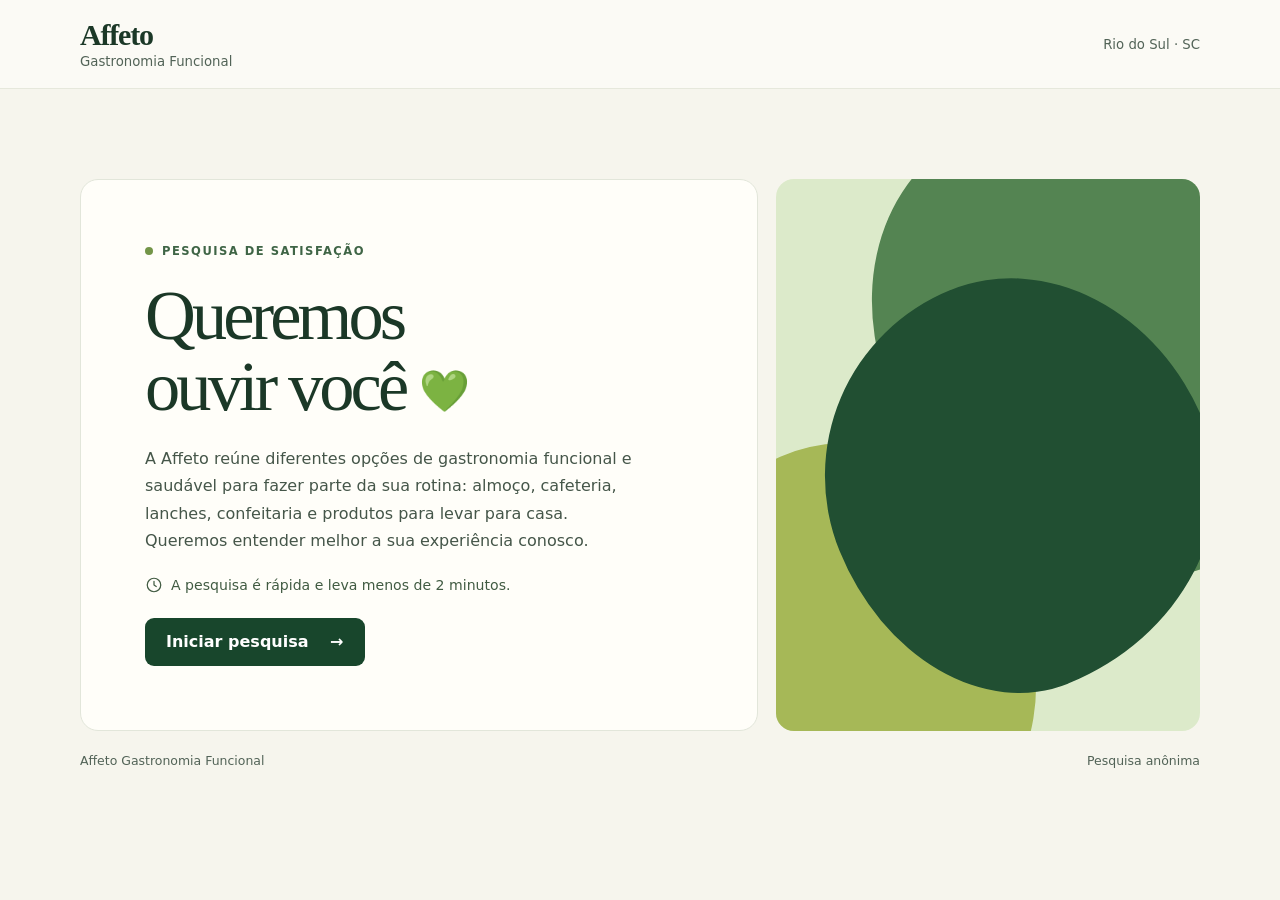
==== index.html @ 2c12b580 "Add Affeto satisfaction survey and admin dashboard" ====
<!doctype html>
<html lang="pt-BR">
<head>
  <meta charset="utf-8">
  <meta name="viewport" content="width=device-width, initial-scale=1">
  <meta name="theme-color" content="#18462c">
  <meta name="description" content="Conte à Affeto Gastronomia Funcional como foi sua experiência.">
  <title>Pesquisa de satisfação | Affeto</title>
  <link rel="stylesheet" href="./css/style.css">
</head>
<body>
  <header class="site-header"><div class="shell header-inner">
    <div class="brand"><span class="logo-slot" data-logo hidden></span><span><strong>Affeto</strong><small>Gastronomia Funcional</small></span></div>
    <span class="header-note">Rio do Sul · SC</span>
  </div></header>
  <main class="shell survey-layout">
    <section class="surface survey-card" id="survey">
      <div id="intro">
        <div class="eyebrow"><span></span> Pesquisa de satisfação</div>
        <h1 id="screen-title">Queremos ouvir você <span class="heart">💚</span></h1>
        <p class="intro-copy">A Affeto reúne diferentes opções de gastronomia funcional e saudável para fazer parte da sua rotina: almoço, cafeteria, lanches, confeitaria e produtos para levar para casa. Queremos entender melhor a sua experiência conosco.</p>
        <p class="time-note"><svg viewBox="0 0 24 24" aria-hidden="true"><circle cx="12" cy="12" r="9"/><path d="M12 7v5l3 2"/></svg>A pesquisa é rápida e leva menos de 2 minutos.</p>
        <button class="primary" id="start" type="button">Iniciar pesquisa <span aria-hidden="true">→</span></button>
      </div>
      <form id="questions" aria-labelledby="question-title" hidden novalidate>
        <div class="progress-line"><span id="progress-text"></span><progress id="progress" max="6" aria-label="Progresso da pesquisa"></progress></div>
        <h2 id="question-title" tabindex="-1"></h2>
        <p id="question-hint" class="muted"></p>
        <div id="options" role="group" aria-labelledby="question-title" aria-describedby="question-hint"></div>
        <p id="survey-error" class="error" role="status"></p>
        <div class="actions">
          <button type="button" class="secondary" id="back">← Voltar</button>
          <button type="submit" class="primary" id="continue">Continuar</button>
        </div>
      </form>
      <div id="thanks" hidden>
        <div class="eyebrow"><span></span> Pesquisa concluída</div>
        <h2 id="thanks-title" tabindex="-1">Obrigada por compartilhar sua experiência 💚</h2>
        <p class="intro-copy">Sua opinião nos ajuda a construir uma Affeto cada vez melhor.</p>
      </div>
    </section>
    <aside class="brand-art" aria-hidden="true"><i></i><i></i><i></i></aside>
  </main>
  <footer class="shell site-footer"><span>Affeto Gastronomia Funcional</span><span>Pesquisa anônima</span></footer>
  <script type="module" src="./js/survey.js"></script>
</body>
</html>
---- css/style.css ----
:root {
  color-scheme: light;
  font-family: system-ui, sans-serif;
  color: #1b3827;
  background: #f6f5ed;
  --green: #18462c;
  --muted: #526357;
  --line: #dce2d3;
}
* { box-sizing: border-box; }
[hidden] { display: none !important; }
body { margin: 0; }
button, textarea, input { font: inherit; }
button { cursor: pointer; }
button:disabled { cursor: wait; opacity: .65; }
a { color: var(--green); }
:focus-visible { outline: 3px solid #527c43; outline-offset: 4px; }
.shell { width: min(1120px, calc(100% - 72px)); margin-inline: auto; }
.site-header { background: #fbfaf5; border-bottom: 1px solid #e6e8dc; }
.header-inner, .site-footer { display: flex; align-items: center; justify-content: space-between; gap: 16px; }
.header-inner { min-height: 88px; }
.brand { display: flex; align-items: center; }
.brand strong { display: block; font: 600 30px/1.08 Georgia, serif; letter-spacing: -.04em; }
.brand small, .header-note { color: var(--muted); font-size: .83rem; }
.brand small { display: block; margin-top: 3px; }
.logo-slot img { display: block; max-width: 155px; max-height: 65px; object-fit: contain; }
.survey-layout { display: grid; grid-template-columns: minmax(0, 1.6fr) minmax(0, 1fr); gap: 18px; margin-top: clamp(28px, 7vw, 94px); }
.surface { background: #fffef9; border: 1px solid #e2e6da; border-radius: 18px; }
.survey-card { display: grid; align-content: center; min-height: 480px; padding: clamp(28px, 5vw, 68px); }
.eyebrow { display: flex; align-items: center; gap: 9px; margin-bottom: 22px; color: #3f6546; font-size: .72rem; font-weight: 700; letter-spacing: .13em; text-transform: uppercase; }
.eyebrow span { width: 8px; height: 8px; border-radius: 50%; background: #739548; }
h1, h2, p { margin: 0; }
h1 { font: 500 clamp(2.45rem, 5.5vw, 4.5rem)/1.02 Georgia, serif; letter-spacing: -.055em; max-width: 11ch; }
h2 { font: 500 clamp(1.6rem, 3.2vw, 2.5rem)/1.14 Georgia, serif; letter-spacing: -.035em; }
.heart { font-size: .58em; vertical-align: .13em; white-space: nowrap; }
.intro-copy { margin-top: 22px; color: #455649; font-size: 1rem; line-height: 1.7; max-width: 49ch; }
.time-note { display: flex; align-items: center; gap: 8px; margin: 22px 0 24px; font-size: .88rem; color: #415b42; }
.time-note svg { width: 18px; height: 18px; flex-shrink: 0; fill: none; stroke: currentColor; stroke-width: 1.65; stroke-linecap: round; stroke-linejoin: round; }
.primary, .secondary { min-height: 48px; padding: 12px 20px; border: 1px solid transparent; border-radius: 9px; font-weight: 650; }
.primary { color: white; background: var(--green); }
.primary:hover:not(:disabled) { background: #245a39; }
.primary span { margin-left: 16px; }
.secondary { color: var(--green); background: transparent; border-color: var(--line); }
.secondary:hover:not(:disabled) { background: #edf2e6; }
.brand-art { position: relative; overflow: hidden; min-height: 350px; border-radius: 18px; background: #dceaca; isolation: isolate; }
.brand-art i { position: absolute; display: block; pointer-events: none; }
.brand-art i:nth-child(1) { width: 99%; height: 90%; top: -15%; right: -26%; rotate: -28deg; background: #548452; border-radius: 44% 38% 46% 54%; }
.brand-art i:nth-child(2) { width: 100%; height: 78%; left: -40%; bottom: -29%; rotate: -24deg; background: #a6b857; border-radius: 57% 40% 50% 50%; }
.brand-art i:nth-child(3) { width: 91%; height: 74%; left: 12%; top: 18%; rotate: -22deg; background: #214f32; border-radius: 52% 48% 58% 42% / 49% 53% 47% 51%; }
.site-footer { padding-block: 22px 32px; color: var(--muted); font-size: .78rem; }
.survey-layout:has(#intro[hidden]) { grid-template-columns: minmax(0, 740px); justify-content: center; margin-top: 30px; }
.survey-layout:has(#intro[hidden]) .brand-art { display: none; }
.progress-line { display: flex; align-items: center; gap: 15px; margin-bottom: 22px; font-size: .85rem; color: var(--muted); }
progress { display: block; width: 100%; border: 0; height: 7px; border-radius: 20px; overflow: hidden; background: #e7ecdf; color: #48784e; }
progress::-webkit-progress-bar { background: #e7ecdf; }
progress::-webkit-progress-value { background: #48784e; border-radius: 20px; }
progress::-moz-progress-bar { background: #48784e; border-radius: 20px; }
.progress-line span { white-space: nowrap; }
.muted, .counter { color: var(--muted); font-size: .9rem; }
#question-hint { margin-top: 9px; }
#options { display: grid; gap: 8px; margin-top: 18px; }
.option { display: flex; align-items: center; gap: 12px; min-height: 48px; padding: 10px 13px; border: 1px solid var(--line); border-radius: 9px; cursor: pointer; }
.option:hover { background: #f5f8ef; }
.option:has(input:checked) { background: #e8f0df; border-color: #799777; }
.option input { margin: 0; width: 18px; height: 18px; flex-shrink: 0; accent-color: var(--green); }
textarea, .login-card input { display: block; width: 100%; padding: 12px; border: 1px solid #abb9a6; border-radius: 8px; background: #fff; color: inherit; }
textarea { resize: vertical; }
.counter { text-align: right; }
.error { color: #8b3827; font-size: .93rem; }
.error:not(:empty) { margin-top: 13px; }
.actions { display: flex; justify-content: space-between; gap: 10px; }
#questions .actions { margin-top: 20px; }
.admin-main { padding-block: 36px 65px; }
.login-card { margin-inline: auto; max-width: 460px; padding: clamp(22px, 5vw, 40px); }
.admin-main h1 { font-size: clamp(2rem, 5vw, 3.5rem); max-width: none; }
.login-card label { display: block; margin-top: 17px; }
.login-card input { margin-top: 6px; }
.login-card button { margin-top: 18px; width: 100%; }
.dashboard-heading { display: flex; align-items: start; justify-content: space-between; flex-wrap: wrap; gap: 16px; margin-bottom: 22px; }
.metric { padding: 20px 24px; margin-bottom: 15px; }
.metric strong { display: block; margin-top: 4px; font-size: 2.4rem; color: var(--green); }
.chart-grid { display: grid; grid-template-columns: repeat(2, minmax(0, 1fr)); gap: 15px; }
.report { margin-bottom: 15px; padding: clamp(17px, 3vw, 26px); min-width: 0; }
.chart-grid .report { margin-bottom: 0; }
.chart-grid { margin-bottom: 15px; }
.report h2 { font-size: 1.55rem; margin-bottom: 14px; }
.chart { display: grid; gap: 12px; list-style: none; margin: 0; padding: 0; }
.bar-label { display: flex; justify-content: space-between; gap: 12px; font-size: .9rem; margin-bottom: 5px; }
.suggestion { border-top: 1px solid var(--line); padding-block: 12px; }
.suggestion time { color: var(--muted); font-size: .85rem; }
.suggestion p { margin-top: 5px; overflow-wrap: anywhere; white-space: pre-wrap; }
.table-scroll { overflow-x: auto; margin-top: 20px; }
table { border-collapse: collapse; width: 100%; font-size: .85rem; }
caption { font-weight: 700; text-align: left; margin-bottom: 8px; }
th, td { text-align: left; padding: 9px; border-bottom: 1px solid var(--line); }
tbody th { font-weight: 500; }
@media (max-width: 720px) {
  .shell { width: calc(100% - 28px); }
  .header-inner { min-height: 70px; }
  .survey-layout { grid-template-columns: 1fr; }
  .survey-card { min-height: auto; }
  .brand-art { min-height: 175px; }
  .brand-art i:nth-child(3) { width: 75%; left: 15%; }
  .chart-grid { grid-template-columns: 1fr; }
}
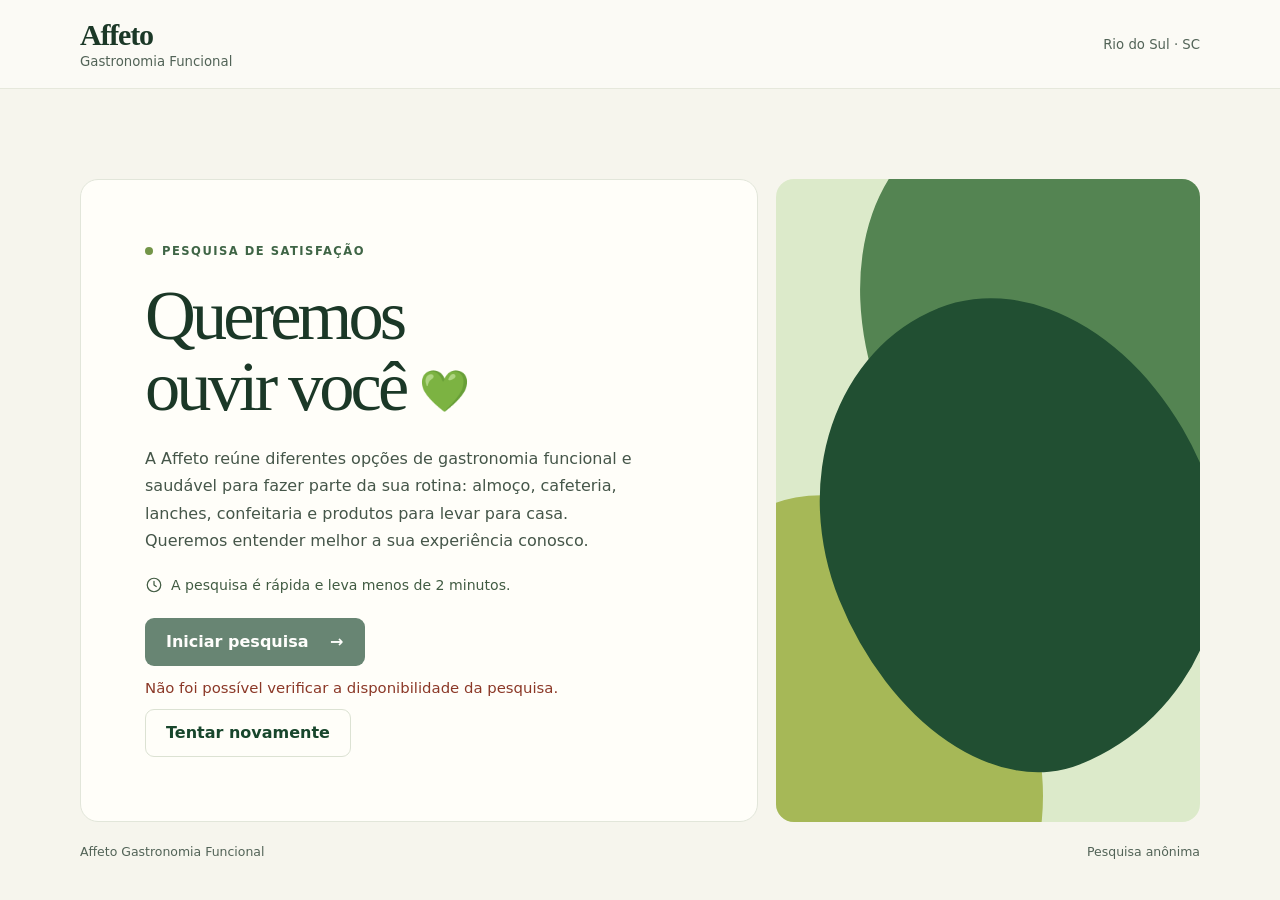
==== commit bc3a873e: "Add survey controls, reporting filters and Excel export" ====
--- a/index.html
+++ b/index.html
@@ -20,7 +20,13 @@
         <h1 id="screen-title">Queremos ouvir você <span class="heart">💚</span></h1>
         <p class="intro-copy">A Affeto reúne diferentes opções de gastronomia funcional e saudável para fazer parte da sua rotina: almoço, cafeteria, lanches, confeitaria e produtos para levar para casa. Queremos entender melhor a sua experiência conosco.</p>
         <p class="time-note"><svg viewBox="0 0 24 24" aria-hidden="true"><circle cx="12" cy="12" r="9"/><path d="M12 7v5l3 2"/></svg>A pesquisa é rápida e leva menos de 2 minutos.</p>
-        <button class="primary" id="start" type="button">Iniciar pesquisa <span aria-hidden="true">→</span></button>
+        <button class="primary" id="start" type="button" disabled>Iniciar pesquisa <span aria-hidden="true">→</span></button>
+        <p class="error" id="availability-error" role="status"></p>
+        <button class="secondary" id="retry-availability" type="button" hidden>Tentar novamente</button>
+      </div>
+      <div id="paused" hidden>
+        <h2 id="paused-title" tabindex="-1">Pesquisa temporariamente indisponível</h2>
+        <p class="intro-copy">A pesquisa está pausada no momento. Obrigada pelo seu interesse em compartilhar sua experiência com a Affeto.</p>
       </div>
       <form id="questions" aria-labelledby="question-title" hidden novalidate>
         <div class="progress-line"><span id="progress-text"></span><progress id="progress" max="6" aria-label="Progresso da pesquisa"></progress></div>
--- a/css/style.css
+++ b/css/style.css
@@ -103,3 +103,48 @@
   .brand-art i:nth-child(3) { width: 75%; left: 15%; }
   .chart-grid { grid-template-columns: 1fr; }
 }
+
+#retry-availability { margin-top: 12px; }
+.management {
+  display: flex;
+  align-items: end;
+  justify-content: space-between;
+  flex-wrap: wrap;
+  gap: 14px;
+  margin-bottom: 15px;
+  padding: 16px 22px;
+}
+.management .error:empty { display: none; }
+.management .error { flex-basis: 100%; margin-top: 0; }
+.status-label { align-self: center; display: flex; align-items: center; gap: 10px; font-weight: 700; }
+.status-label::before { content: ''; width: 10px; height: 10px; border-radius: 50%; background: #687568; }
+.status-label[data-status="active"]::before { background: #438541; }
+.status-label[data-status="paused"]::before { background: #b1483b; }
+.period-controls { display: flex; flex-wrap: wrap; align-items: end; gap: 10px; min-width: 0; }
+.period-controls label { display: grid; gap: 5px; color: var(--muted); font-size: .85rem; font-weight: 650; }
+.period-controls select, .period-controls input {
+  min-height: 44px;
+  max-width: 100%;
+  padding: 8px;
+  border: 1px solid #abb9a6;
+  border-radius: 8px;
+  background: white;
+  color: var(--green);
+  font: inherit;
+}
+.export-actions { flex-wrap: wrap; justify-content: flex-start; }
+.metrics { display: grid; grid-template-columns: repeat(4, minmax(0, 1fr)); gap: 15px; margin-bottom: 15px; }
+.metrics .metric { margin: 0; padding: 17px 19px; }
+.metric small { display: block; color: var(--muted); margin-top: 4px; }
+.metric .metric-text { font-size: 1.12rem; line-height: 1.35; overflow-wrap: anywhere; margin-top: 9px; }
+#suggestions { display: grid; gap: 10px; }
+#suggestions .suggestion { border: 1px solid var(--line); border-radius: 9px; background: #fafbf5; padding: 12px 14px; }
+
+@media (max-width: 850px) {
+  .metrics { grid-template-columns: repeat(2, minmax(0, 1fr)); }
+}
+@media (max-width: 420px) {
+  .management { padding-inline: 16px; }
+  .metrics { gap: 8px; }
+  .metrics .metric { padding-inline: 11px; }
+}
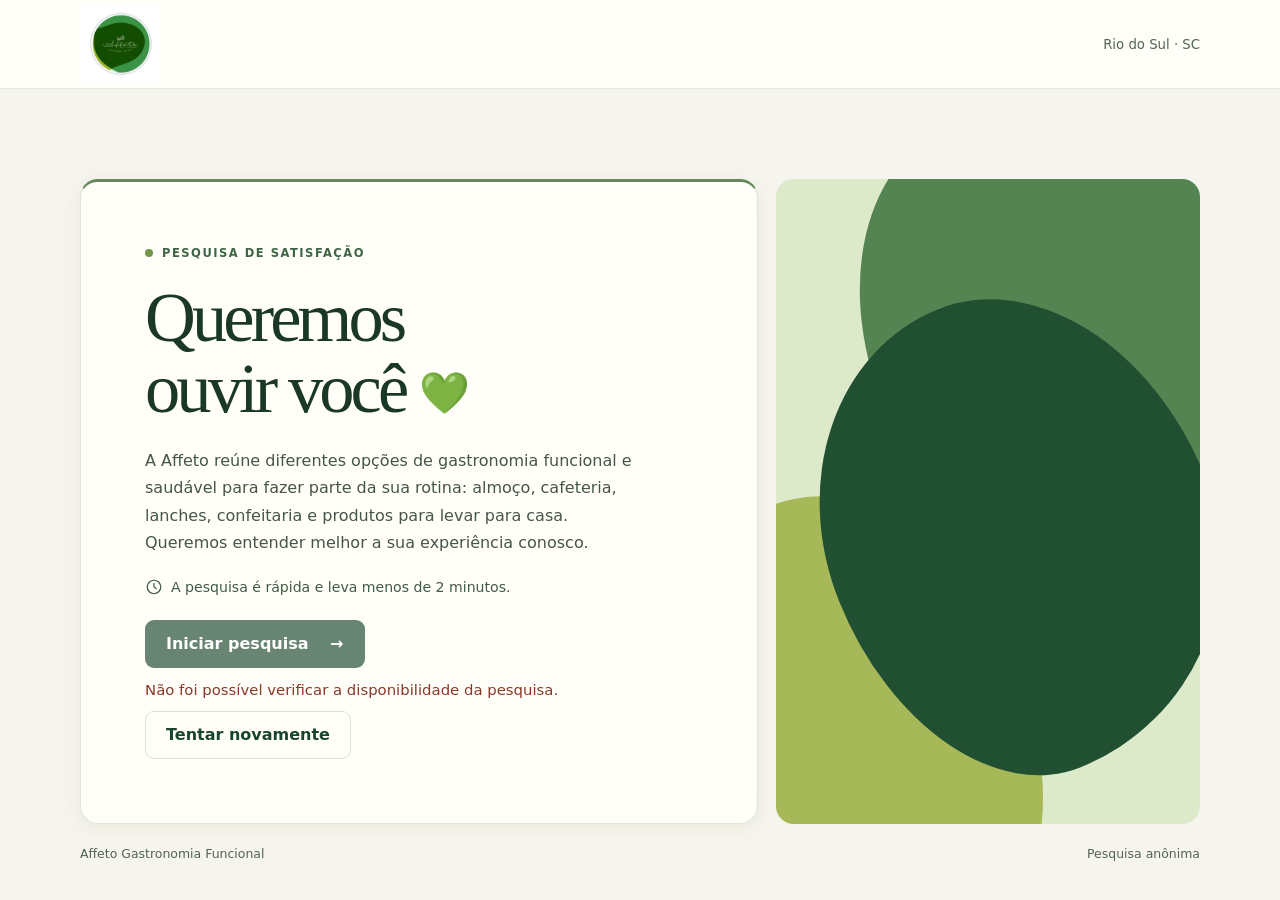
==== commit 76f8970c: "Polish survey and dashboard and support finalized status" ====
--- a/index.html
+++ b/index.html
@@ -8,7 +8,7 @@
   <title>Pesquisa de satisfação | Affeto</title>
   <link rel="stylesheet" href="./css/style.css">
 </head>
-<body>
+<body class="public-survey">
   <header class="site-header"><div class="shell header-inner">
     <div class="brand"><span class="logo-slot" data-logo hidden></span><span><strong>Affeto</strong><small>Gastronomia Funcional</small></span></div>
     <span class="header-note">Rio do Sul · SC</span>
@@ -27,6 +27,14 @@
       <div id="paused" hidden>
         <h2 id="paused-title" tabindex="-1">Pesquisa temporariamente indisponível</h2>
         <p class="intro-copy">A pesquisa está pausada no momento. Obrigada pelo seu interesse em compartilhar sua experiência com a Affeto.</p>
+        <p class="instagram-copy">Continue acompanhando novidades, produtos e inspirações saudáveis no Instagram da Affeto.</p>
+        <a class="primary instagram-link" href="https://www.instagram.com/affeto_gastronomiafuncional?utm_source=ig_web_button_share_sheet&amp;hvrq=ZDNlZDc0MzIxNw==" target="_blank" rel="noopener noreferrer">Acompanhe a Affeto no Instagram <span aria-hidden="true">↗</span></a>
+      </div>
+      <div id="finalized" hidden>
+        <h2 id="finalized-title" tabindex="-1">Esta pesquisa foi encerrada</h2>
+        <p class="intro-copy">Obrigada pelo seu interesse. Acompanhe a Affeto para ficar por dentro das próximas novidades.</p>
+        <p class="instagram-copy">Continue acompanhando novidades, produtos e inspirações saudáveis no Instagram da Affeto.</p>
+        <a class="primary instagram-link" href="https://www.instagram.com/affeto_gastronomiafuncional?utm_source=ig_web_button_share_sheet&amp;hvrq=ZDNlZDc0MzIxNw==" target="_blank" rel="noopener noreferrer">Acompanhe a Affeto no Instagram <span aria-hidden="true">↗</span></a>
       </div>
       <form id="questions" aria-labelledby="question-title" hidden novalidate>
         <div class="progress-line"><span id="progress-text"></span><progress id="progress" max="6" aria-label="Progresso da pesquisa"></progress></div>
@@ -43,6 +51,8 @@
         <div class="eyebrow"><span></span> Pesquisa concluída</div>
         <h2 id="thanks-title" tabindex="-1">Obrigada por compartilhar sua experiência 💚</h2>
         <p class="intro-copy">Sua opinião nos ajuda a construir uma Affeto cada vez melhor.</p>
+        <p class="instagram-copy">Continue acompanhando novidades, produtos e inspirações saudáveis no Instagram da Affeto.</p>
+        <a class="primary instagram-link" href="https://www.instagram.com/affeto_gastronomiafuncional?utm_source=ig_web_button_share_sheet&amp;hvrq=ZDNlZDc0MzIxNw==" target="_blank" rel="noopener noreferrer">Acompanhe a Affeto no Instagram <span aria-hidden="true">↗</span></a>
       </div>
     </section>
     <aside class="brand-art" aria-hidden="true"><i></i><i></i><i></i></aside>
--- a/css/style.css
+++ b/css/style.css
@@ -148,3 +148,70 @@
   .metrics { gap: 8px; }
   .metrics .metric { padding-inline: 11px; }
 }
+
+/* Shared visual hierarchy for the public survey and the dashboard. */
+.site-header { background: #fffef8; }
+.brand { min-width: 0; }
+.logo-slot img { width: auto; height: auto; max-width: min(155px, 42vw); max-height: 80px; }
+.admin-page .logo-slot img { max-height: 64px; }
+.surface { box-shadow: 0 4px 18px #203c2710; }
+.public-survey .survey-card { border-top: 3px solid #66885c; }
+.public-survey .survey-layout:has(#intro[hidden]) { margin-top: clamp(24px, 5vw, 58px); }
+.instagram-copy { margin-top: 16px; color: var(--muted); line-height: 1.6; max-width: 46ch; }
+.instagram-link { display: inline-flex; align-items: center; gap: 6px; margin-top: 20px; text-decoration: none; }
+.instagram-link span { margin-left: auto; padding-left: 5px; }
+
+.admin-main { padding-top: clamp(26px, 5vw, 54px); }
+.admin-main .dashboard-heading { align-items: center; }
+.management { align-items: center; }
+.metrics { gap: clamp(8px, 2vw, 16px); }
+.metrics .metric { border-top: 3px solid #84a37a; }
+.metric > span { display: block; color: var(--muted); font-size: .86rem; font-weight: 650; line-height: 1.35; }
+.metric strong { font-variant-numeric: tabular-nums; }
+.status-label[data-status="finalized"]::before { background: #746044; }
+.charts-heading { margin: 28px 0 14px; }
+.charts-heading h2 { margin-bottom: 6px; }
+.chart-item { position: relative; }
+.chart-option {
+  display: block;
+  width: 100%;
+  padding: 7px 8px;
+  border: 1px solid transparent;
+  border-radius: 8px;
+  background: transparent;
+  color: inherit;
+  text-align: left;
+}
+.chart-option:hover, .chart-option:focus { background: #f0f4ea; border-color: #d6e1cf; }
+.chart-option .bar-label { align-items: baseline; margin-bottom: 7px; }
+.chart-option strong { color: var(--green); white-space: nowrap; font-variant-numeric: tabular-nums; }
+.chart-track, .chart-fill { display: block; height: 7px; border-radius: 8px; }
+.chart-track { background: #e3eadc; }
+.chart-fill { background: #517d51; }
+.chart-option:hover .chart-fill, .chart-option:focus .chart-fill { background: #28603b; }
+.chart-tooltip {
+  position: absolute;
+  right: 6px;
+  bottom: calc(100% - 3px);
+  z-index: 1;
+  width: max-content;
+  max-width: 100%;
+  padding: 5px 9px;
+  border-radius: 6px;
+  background: #204c31;
+  color: #fff;
+  font-size: .78rem;
+  opacity: 0;
+  pointer-events: none;
+}
+.chart-item:not(.tooltip-dismissed):hover .chart-tooltip,
+.chart-item:not(.tooltip-dismissed):focus-within .chart-tooltip { opacity: 1; }
+
+@media (max-width: 480px) {
+  .management { padding: 14px; }
+  .management > form { width: 100%; }
+  .chart-option { padding-inline: 4px; }
+  .brand strong { font-size: 26px; }
+  .public-survey .logo-slot img { max-height: 66px; }
+  .public-survey .brand-art { min-height: 130px; }
+}
